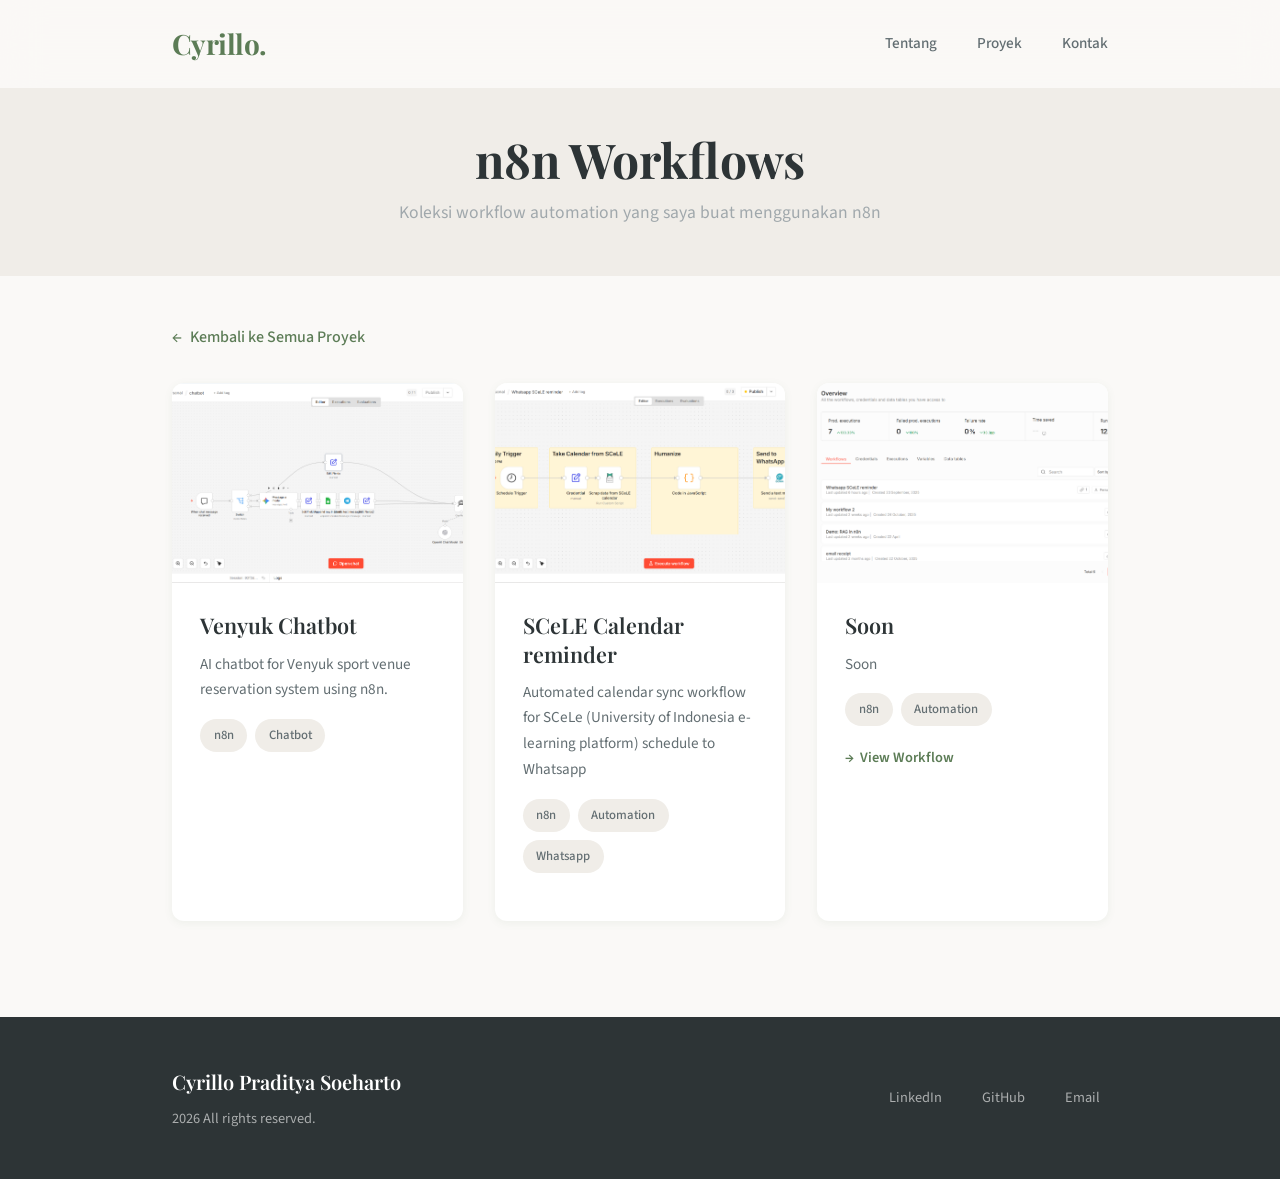
==== n8n_workflows.html @ 40a9d0e1 "initialize (moving from anothier github)" ====
<!DOCTYPE html>
<html lang="id">
<head>
    <meta charset="UTF-8">
    <meta name="viewport" content="width=device-width, initial-scale=1.0">
    <title>n8n Workflows | Cyrillo Praditya Soeharto</title>
    <link rel="stylesheet" href="style.css">
    <link rel="preconnect" href="https://fonts.googleapis.com">
    <link rel="preconnect" href="https://fonts.gstatic.com" crossorigin>
    <link href="https://fonts.googleapis.com/css2?family=Playfair+Display:wght@400;500;600;700&family=Source+Sans+3:wght@300;400;500;600;700&display=swap" rel="stylesheet">
    <style>
        .page-header {
            padding: 8rem 0 3rem;
            background: var(--bg-secondary);
            text-align: center;
        }
        .page-title {
            font-family: var(--font-heading);
            font-size: 3rem;
            font-weight: 700;
            margin-bottom: 0.5rem;
        }
        .page-subtitle {
            font-size: 1.1rem;
            color: var(--text-muted);
        }
        #projects {
            background: var(--bg-color);
            padding-top: 3rem;
        }
        .back-link {
            display: inline-flex;
            align-items: center;
            gap: 0.5rem;
            color: var(--primary-color);
            font-weight: 500;
            margin-bottom: 2rem;
            transition: var(--transition);
        }
        .back-link:hover {
            color: var(--primary-dark);
        }
        .back-link::before {
            content: '←';
        }
    </style>
</head>
<body>
    <!-- Navigation -->
    <nav class="navbar" id="navbar">
        <div class="nav-container">
            <a href="#" class="nav-logo">Cyrillo.</a>
            <ul class="nav-links" id="navLinks">
                <li><a href="index.html#about">Tentang</a></li>
                <li><a href="index.html#projects">Proyek</a></li>
                <li><a href="index.html#contact">Kontak</a></li>
            </ul>
            <button class="nav-toggle" id="navToggle">
                <span></span>
                <span></span>
                <span></span>
            </button>
        </div>
    </nav>

    <!-- Page Header -->
    <section class="page-header">
        <div class="container">
            <h1 class="page-title">n8n Workflows</h1>
            <p class="page-subtitle">Koleksi workflow automation yang saya buat menggunakan n8n</p>
        </div>
    </section>

    <!-- All Projects Section -->
    <section id="projects" class="section">
        <div class="container">
            <a href="projects.html" class="back-link">Kembali ke Semua Proyek</a>
            <div class="projects-grid">
                <!-- Workflow 1 -->
                <article class="project-card fade-in">
                    <div class="project-image">
                        <img src="assets/n8n-Chatbot-Venue.png" alt="Venyuk Chatbot" class="project-img">
                    </div>
                    <div class="project-content">
                        <h3 class="project-title">Venyuk Chatbot</h3>
                        <p class="project-description">AI chatbot for Venyuk sport venue reservation system using n8n.</p>
                        <div class="project-tags">
                            <span class="tag">n8n</span>
                            <span class="tag">Chatbot</span>
                        </div>
                        <div class="project-links">
                        </div>
                    </div>
                </article>

                <!-- Workflow 2 -->
                <article class="project-card fade-in">
                    <div class="project-image">
                        <img src="assets/n8n-SCeLE-Calendar.png" alt="SCeLE Calendar" class="project-img">
                    </div>
                    <div class="project-content">
                        <h3 class="project-title">SCeLE Calendar reminder</h3>
                        <p class="project-description">Automated calendar sync workflow for SCeLe (University of Indonesia e-learning platform) schedule to Whatsapp</p>
                        <div class="project-tags">
                            <span class="tag">n8n</span>
                            <span class="tag">Automation</span>
                            <span class="tag">Whatsapp</span>
                        </div>
                        <div class="project-links">
                        </div>
                    </div>
                </article>

                <!-- Workflow 3 -->
                <article class="project-card fade-in">
                    <div class="project-image">
                        <img src="assets/n8n.png" alt="Workflow 3" class="project-img">
                    </div>
                    <div class="project-content">
                        <h3 class="project-title">Soon</h3>
                        <p class="project-description">Soon</p>
                        <div class="project-tags">
                            <span class="tag">n8n</span>
                            <span class="tag">Automation</span>
                        </div>
                        <div class="project-links">
                            <a href="#" class="project-link" target="_blank">View Workflow</a>
                        </div>
                    </div>
                </article>
            </div>
        </div>
    </section>

    <!-- Footer -->
    <footer class="footer">
        <div class="footer-container">
            <div class="footer-left">
                <span class="footer-name">Cyrillo Praditya Soeharto</span>
                <span class="footer-text">All rights reserved.</span>
            </div>
            <div class="footer-links">
                <a href="https://linkedin.com/in/[username]" target="_blank">LinkedIn</a>
                <a href="https://github.com/[username]" target="_blank">GitHub</a>
                <a href="mailto:[email@anda.com]">Email</a>
            </div>
        </div>
    </footer>

    <script src="script.js"></script>
</body>
</html>
---- style.css ----
/* CSS Variables */
:root {
    /* Elegant Nature Palette */
    --primary-color: #5c7c56;
    --primary-dark: #4a6345;
    --primary-light: #8fa885;
    --accent-color: #c9a86c;
    --accent-light: #e8d5b5;

    --bg-color: #faf9f7;
    --bg-secondary: #f0ede8;
    --bg-card: #ffffff;

    --text-primary: #2d3436;
    --text-secondary: #636e72;
    --text-muted: #a0a8ac;

    --border-color: #e0ddd8;
    --border-light: #f0ede8;

    --shadow-sm: 0 2px 8px rgba(92, 124, 86, 0.08);
    --shadow-md: 0 4px 16px rgba(92, 124, 86, 0.12);
    --shadow-lg: 0 8px 32px rgba(92, 124, 86, 0.15);

    --transition: all 0.4s cubic-bezier(0.4, 0, 0.2, 1);

    --container-width: 1000px;
    --radius: 12px;
    --radius-sm: 8px;

    --font-heading: 'Playfair Display', Georgia, serif;
    --font-body: 'Source Sans 3', -apple-system, sans-serif;
}

/* Reset & Base */
*, *::before, *::after {
    box-sizing: border-box;
    margin: 0;
    padding: 0;
}

html {
    scroll-behavior: smooth;
}

body {
    font-family: var(--font-body);
    line-height: 1.7;
    color: var(--text-primary);
    background-color: var(--bg-color);
    -webkit-font-smoothing: antialiased;
}

a {
    text-decoration: none;
    color: inherit;
}

ul {
    list-style: none;
}

img {
    max-width: 100%;
    height: auto;
}

/* Typography */
h1, h2, h3, h4, h5, h6 {
    font-family: var(--font-heading);
    font-weight: 600;
    line-height: 1.3;
    color: var(--text-primary);
}

/* Container */
.container {
    width: 100%;
    max-width: var(--container-width);
    margin: 0 auto;
    padding: 0 2rem;
}

/* =============================================
   NAVIGATION
   ============================================= */

.navbar {
    position: fixed;
    top: 0;
    left: 0;
    right: 0;
    background: rgba(250, 249, 247, 0.95);
    backdrop-filter: blur(20px);
    z-index: 1000;
    border-bottom: 1px solid var(--border-light);
    transition: var(--transition);
}

.navbar.scrolled {
    box-shadow: var(--shadow-sm);
}

.nav-container {
    display: flex;
    justify-content: space-between;
    align-items: center;
    max-width: var(--container-width);
    margin: 0 auto;
    padding: 1.25rem 2rem;
}

.nav-logo {
    font-family: var(--font-heading);
    font-size: 1.75rem;
    font-weight: 700;
    color: var(--primary-color);
    letter-spacing: -0.02em;
}

.nav-links {
    display: flex;
    align-items: center;
    gap: 2.5rem;
}

.nav-links a {
    font-size: 0.95rem;
    font-weight: 500;
    color: var(--text-secondary);
    transition: var(--transition);
    position: relative;
}

.nav-links a::after {
    content: '';
    position: absolute;
    bottom: -4px;
    left: 0;
    width: 0;
    height: 2px;
    background: var(--primary-color);
    transition: var(--transition);
}

.nav-links a:hover {
    color: var(--primary-color);
}

.nav-links a:hover::after {
    width: 100%;
}

.nav-toggle {
    display: none;
    flex-direction: column;
    gap: 6px;
    background: none;
    border: none;
    cursor: pointer;
    padding: 5px;
}

.nav-toggle span {
    width: 24px;
    height: 2px;
    background: var(--text-primary);
    transition: var(--transition);
    border-radius: 2px;
}

/* =============================================
   HERO SECTION
   ============================================= */

.hero {
    min-height: 100vh;
    display: flex;
    align-items: center;
    padding: 8rem 0 4rem;
    background: linear-gradient(180deg, var(--bg-secondary) 0%, var(--bg-color) 100%);
    position: relative;
    overflow: hidden;
}

.hero::before {
    content: '';
    position: absolute;
    top: -50%;
    right: -20%;
    width: 600px;
    height: 600px;
    background: radial-gradient(circle, rgba(92, 124, 86, 0.08) 0%, transparent 70%);
    border-radius: 50%;
}

.hero-container {
    display: grid;
    grid-template-columns: 1fr 1fr;
    gap: 4rem;
    align-items: center;
    max-width: var(--container-width);
    margin: 0 auto;
    padding: 0 2rem;
}

.hero-content {
    max-width: 540px;
    position: relative;
    z-index: 1;
}

.hero-label {
    display: inline-block;
    font-size: 0.85rem;
    font-weight: 600;
    text-transform: uppercase;
    letter-spacing: 0.15em;
    color: var(--primary-color);
    margin-bottom: 1rem;
    padding: 0.5rem 1rem;
    background: rgba(92, 124, 86, 0.1);
    border-radius: 50px;
}

.hero-name {
    font-family: var(--font-heading);
    font-size: 4rem;
    font-weight: 700;
    line-height: 1.15;
    color: var(--text-primary);
    margin-bottom: 0.5rem;
    letter-spacing: -0.02em;
}

.hero-role {
    font-size: 1.35rem;
    color: var(--text-secondary);
    font-weight: 400;
    margin-bottom: 1.5rem;
}

.hero-description {
    font-size: 1.05rem;
    color: var(--text-muted);
    margin-bottom: 2rem;
    line-height: 1.8;
}

.hero-cta {
    display: flex;
    gap: 1rem;
}

.hero-visual {
    display: flex;
    justify-content: center;
    align-items: center;
    position: relative;
}

.hero-shape {
    width: 420px;
    height: 420px;
    position: relative;
}

.hero-shape::before {
    content: '';
    position: absolute;
    top: 50%;
    left: 50%;
    transform: translate(-50%, -50%);
    width: 100%;
    height: 100%;
    background: linear-gradient(135deg, var(--primary-light) 0%, var(--primary-color) 100%);
    border-radius: 30% 70% 70% 30% / 30% 30% 70% 70%;
    opacity: 0.15;
    animation: morphShape 8s ease-in-out infinite;
}

.hero-shape::after {
    content: '';
    position: absolute;
    top: 50%;
    left: 50%;
    transform: translate(-50%, -50%);
    width: 70%;
    height: 70%;
    border: 2px solid var(--primary-color);
    border-radius: 30% 70% 70% 30% / 30% 30% 70% 70%;
    opacity: 0.3;
    animation: morphShape 8s ease-in-out infinite reverse;
}

@keyframes morphShape {
    0%, 100% { border-radius: 30% 70% 70% 30% / 30% 30% 70% 70%; }
    50% { border-radius: 70% 30% 30% 70% / 70% 70% 30% 30%; }
}

/* Buttons */
.btn {
    display: inline-flex;
    align-items: center;
    justify-content: center;
    padding: 1rem 1.75rem;
    border-radius: var(--radius-sm);
    font-size: 0.95rem;
    font-weight: 600;
    transition: var(--transition);
    cursor: pointer;
    border: none;
}

.btn-primary {
    background: var(--primary-color);
    color: white;
}

.btn-primary:hover {
    background: var(--primary-dark);
    transform: translateY(-3px);
    box-shadow: var(--shadow-md);
}

.btn-secondary {
    background: transparent;
    color: var(--primary-color);
    border: 2px solid var(--primary-color);
}

.btn-secondary:hover {
    background: var(--primary-color);
    color: white;
    transform: translateY(-3px);
}

/* =============================================
   SECTIONS COMMON
   ============================================= */

.section {
    padding: 6rem 0;
}

.section-header {
    text-align: center;
    margin-bottom: 3.5rem;
}

.section-title {
    font-family: var(--font-heading);
    font-size: 2.5rem;
    font-weight: 700;
    margin-bottom: 0.75rem;
    position: relative;
    display: inline-block;
}

.section-title::after {
    content: '';
    position: absolute;
    bottom: -8px;
    left: 50%;
    transform: translateX(-50%);
    width: 40px;
    height: 3px;
    background: var(--accent-color);
    border-radius: 2px;
}

.section-subtitle {
    font-size: 1.05rem;
    color: var(--text-muted);
    max-width: 500px;
    margin: 0 auto;
}

/* =============================================
   ABOUT SECTION
   ============================================= */

#about {
    background: var(--bg-color);
}

.about-content {
    display: grid;
    grid-template-columns: 1.2fr 1fr;
    gap: 4rem;
    align-items: center;
}

.about-text p {
    font-size: 1.05rem;
    color: var(--text-secondary);
    margin-bottom: 1.25rem;
    line-height: 1.85;
}

.about-stats {
    display: flex;
    gap: 2.5rem;
    margin-top: 2rem;
    padding-top: 2rem;
    border-top: 1px solid var(--border-light);
}

.stat-item {
    text-align: center;
}

.stat-number {
    font-family: var(--font-heading);
    font-size: 2.25rem;
    font-weight: 700;
    color: var(--primary-color);
    display: block;
}

.stat-label {
    font-size: 0.85rem;
    color: var(--text-muted);
}

.about-image {
    position: relative;
}

.image-frame {
    width: 100%;
    aspect-ratio: 4/5;
    background: var(--bg-secondary);
    border-radius: var(--radius);
    overflow: hidden;
    position: relative;
}

.image-frame::before {
    content: '';
    position: absolute;
    top: -15px;
    left: -15px;
    right: 15px;
    bottom: 15px;
    border: 2px solid var(--primary-color);
    border-radius: var(--radius);
    opacity: 0.3;
}

.image-placeholder {
    width: 100%;
    height: 100%;
    display: flex;
    align-items: center;
    justify-content: center;
    color: var(--text-muted);
    font-size: 0.9rem;
    background: linear-gradient(135deg, var(--bg-secondary) 0%, var(--border-light) 100%);
}

/* =============================================
   PROJECTS SECTION
   ============================================= */

#projects {
    background: var(--bg-secondary);
}

.projects-grid {
    display: grid;
    grid-template-columns: repeat(3, 1fr);
    gap: 2rem;
}

.projects-grid .project-card:nth-child(n+4) {
    display: none;
}

.projects-cta {
    text-align: center;
    margin-top: 2.5rem;
}

.project-card {
    background: var(--bg-card);
    border-radius: var(--radius);
    overflow: hidden;
    box-shadow: var(--shadow-sm);
    transition: var(--transition);
}

.project-card:hover {
    transform: translateY(-8px);
    box-shadow: var(--shadow-lg);
}

.project-image {
    width: 100%;
    height: 200px;
    background: var(--bg-secondary);
    overflow: hidden;
}

.project-image img {
    width: 100%;
    height: 100%;
    object-fit: cover;
}

.project-image .image-placeholder {
    background: linear-gradient(135deg, var(--primary-light) 0%, var(--primary-color) 100%);
    color: white;
    font-size: 1rem;
    font-weight: 600;
}

.project-content {
    padding: 1.75rem;
}

.project-title {
    font-family: var(--font-heading);
    font-size: 1.35rem;
    font-weight: 600;
    margin-bottom: 0.75rem;
    color: var(--text-primary);
}

.project-description {
    font-size: 0.95rem;
    color: var(--text-secondary);
    margin-bottom: 1rem;
    line-height: 1.7;
}

.project-tags {
    display: flex;
    flex-wrap: wrap;
    gap: 0.5rem;
    margin-bottom: 1.25rem;
}

.tag {
    font-size: 0.8rem;
    font-weight: 500;
    padding: 0.35rem 0.85rem;
    background: var(--bg-secondary);
    border-radius: 50px;
    color: var(--text-secondary);
    transition: var(--transition);
}

.tag:hover {
    background: var(--primary-color);
    color: white;
}

.project-links {
    display: flex;
    gap: 1rem;
}

.project-link {
    font-size: 0.9rem;
    font-weight: 600;
    color: var(--primary-color);
    transition: var(--transition);
    display: inline-flex;
    align-items: center;
    gap: 0.35rem;
}

.project-link:hover {
    color: var(--primary-dark);
}

.project-link::before {
    content: '→';
    transition: var(--transition);
}

.project-link:hover::before {
    transform: translateX(4px);
}

/* =============================================
   SKILLS SECTION
   ============================================= */

#skills {
    background: var(--bg-color);
}

.skills-grid {
    display: grid;
    grid-template-columns: repeat(3, 1fr);
    gap: 2rem;
}

.skill-category {
    background: var(--bg-card);
    padding: 2rem;
    border-radius: var(--radius);
    border: 1px solid var(--border-light);
    transition: var(--transition);
}

.skill-category:hover {
    border-color: var(--primary-light);
    box-shadow: var(--shadow-md);
}

.skill-category-title {
    font-family: var(--font-heading);
    font-size: 1.15rem;
    font-weight: 600;
    margin-bottom: 1.5rem;
    color: var(--text-primary);
    padding-bottom: 0.75rem;
    border-bottom: 2px solid var(--accent-light);
}

.skill-item {
    margin-bottom: 1.25rem;
}

.skill-item:last-child {
    margin-bottom: 0;
}

.skill-name {
    font-size: 0.9rem;
    font-weight: 500;
    display: flex;
    justify-content: space-between;
    margin-bottom: 0.5rem;
    color: var(--text-secondary);
}

.skill-name span {
    font-size: 0.8rem;
    color: var(--text-muted);
}

.skill-bar {
    width: 100%;
    height: 6px;
    background: var(--bg-secondary);
    border-radius: 3px;
    overflow: hidden;
}

.skill-progress {
    height: 100%;
    background: linear-gradient(90deg, var(--primary-color) 0%, var(--primary-light) 100%);
    border-radius: 3px;
    transition: width 1s ease;
}

.tools-grid {
    display: flex;
    flex-wrap: wrap;
    gap: 0.75rem;
}

.tool-tag {
    font-size: 0.85rem;
    padding: 0.5rem 1rem;
    background: var(--bg-secondary);
    border-radius: var(--radius-sm);
    color: var(--text-secondary);
    transition: var(--transition);
}

.tool-tag:hover {
    background: var(--primary-color);
    color: white;
}

/* =============================================
   CONTACT SECTION
   ============================================= */

#contact {
    background: var(--bg-color);
    border-top: 1px solid var(--border-light);
}

.contact-wrapper {
    display: grid;
    grid-template-columns: repeat(3, 1fr);
    gap: 2rem;
    max-width: 1000px;
    margin: 0 auto;
}

.contact-col {
    display: flex;
    flex-direction: column;
    gap: 1rem;
}

.contact-info {
    display: flex;
    flex-direction: column;
    gap: 1.5rem;
}

.contact-item {
    display: flex;
    align-items: center;
    gap: 1rem;
    padding: 1.25rem;
    background: var(--bg-card);
    border-radius: var(--radius-sm);
    border: 1px solid var(--border-light);
    transition: var(--transition);
}

.contact-item:hover {
    border-color: var(--primary-light);
    transform: translateX(8px);
}

.contact-icon {
    width: 48px;
    height: 48px;
    display: flex;
    align-items: center;
    justify-content: center;
    background: linear-gradient(135deg, var(--primary-color) 0%, var(--primary-light) 100%);
    color: white;
    border-radius: var(--radius-sm);
    font-size: 1.25rem;
    font-weight: 700;
}

.contact-text h4 {
    font-family: var(--font-body);
    font-size: 0.8rem;
    font-weight: 600;
    text-transform: uppercase;
    letter-spacing: 0.1em;
    color: var(--text-muted);
    margin-bottom: 0.25rem;
}

.contact-text p {
    font-weight: 500;
    color: var(--text-primary);
}

.contact-form {
    background: var(--bg-card);
    padding: 2.5rem;
    border-radius: var(--radius);
    border: 1px solid var(--border-light);
}

.form-group {
    margin-bottom: 1.5rem;
}

.form-group label {
    display: block;
    font-size: 0.9rem;
    font-weight: 600;
    margin-bottom: 0.5rem;
    color: var(--text-primary);
}

.form-group input,
.form-group textarea {
    width: 100%;
    padding: 0.875rem 1rem;
    border: 1px solid var(--border-color);
    border-radius: var(--radius-sm);
    font-size: 1rem;
    font-family: var(--font-body);
    transition: var(--transition);
    background: var(--bg-color);
}

.form-group input:focus,
.form-group textarea:focus {
    outline: none;
    border-color: var(--primary-color);
    box-shadow: 0 0 0 3px rgba(92, 124, 86, 0.15);
}

.form-group textarea {
    resize: vertical;
    min-height: 120px;
}

.contact-form .btn {
    width: 100%;
}

/* =============================================
   FOOTER
   ============================================= */

.footer {
    background: var(--text-primary);
    color: white;
    padding: 3rem 0;
}

.footer-container {
    max-width: var(--container-width);
    margin: 0 auto;
    padding: 0 2rem;
    display: flex;
    justify-content: space-between;
    align-items: center;
}

.footer-left {
    display: flex;
    flex-direction: column;
    gap: 0.5rem;
}

.footer-name {
    font-family: var(--font-heading);
    font-size: 1.25rem;
    font-weight: 600;
}

.footer-text {
    font-size: 0.9rem;
    color: rgba(255, 255, 255, 0.6);
}

.footer-links {
    display: flex;
    gap: 1.5rem;
}

.footer-links a {
    font-size: 0.9rem;
    color: rgba(255, 255, 255, 0.6);
    transition: var(--transition);
    padding: 0.5rem;
}

.footer-links a:hover {
    color: white;
}

/* =============================================
   RESPONSIVE
   ============================================= */

@media (max-width: 900px) {
    .skills-grid {
        grid-template-columns: repeat(2, 1fr);
    }
}

@media (max-width: 768px) {
    .nav-links {
        display: none;
        position: absolute;
        top: 100%;
        left: 0;
        right: 0;
        background: var(--bg-color);
        flex-direction: column;
        padding: 1.5rem 2rem;
        gap: 1rem;
        border-bottom: 1px solid var(--border-light);
        box-shadow: var(--shadow-md);
    }

    .nav-links.active {
        display: flex;
    }

    .nav-toggle {
        display: flex;
    }

    .hero-container {
        grid-template-columns: 1fr;
        text-align: center;
        gap: 3rem;
    }

    .hero-content {
        max-width: 100%;
    }

    .hero-name {
        font-size: 2.75rem;
    }

    .hero-cta {
        justify-content: center;
    }

    .hero-visual {
        display: none;
    }

    .about-content {
        grid-template-columns: 1fr;
    }

    .about-stats {
        justify-content: center;
    }

    .about-image {
        order: -1;
        max-width: 300px;
        margin: 0 auto;
    }

    .projects-grid {
        grid-template-columns: 1fr;
    }

    .projects-grid .project-card:nth-child(n+4) {
        display: none;
    }

    .skills-grid {
        grid-template-columns: 1fr;
    }

    .contact-wrapper {
        grid-template-columns: 1fr;
    }

    .footer-container {
        flex-direction: column;
        gap: 1.5rem;
        text-align: center;
    }
}

/* =============================================
   ANIMATIONS
   ============================================= */

.fade-in {
    opacity: 0;
    transform: translateY(30px);
    transition: opacity 0.6s ease, transform 0.6s ease;
}

.fade-in.visible {
    opacity: 1;
    transform: translateY(0);
}

/* Stagger delays */
.project-card:nth-child(1) { transition-delay: 0s; }
.project-card:nth-child(2) { transition-delay: 0.1s; }
.project-card:nth-child(3) { transition-delay: 0.2s; }

.skill-category:nth-child(1) { transition-delay: 0s; }
.skill-category:nth-child(2) { transition-delay: 0.1s; }
.skill-category:nth-child(3) { transition-delay: 0.2s; }
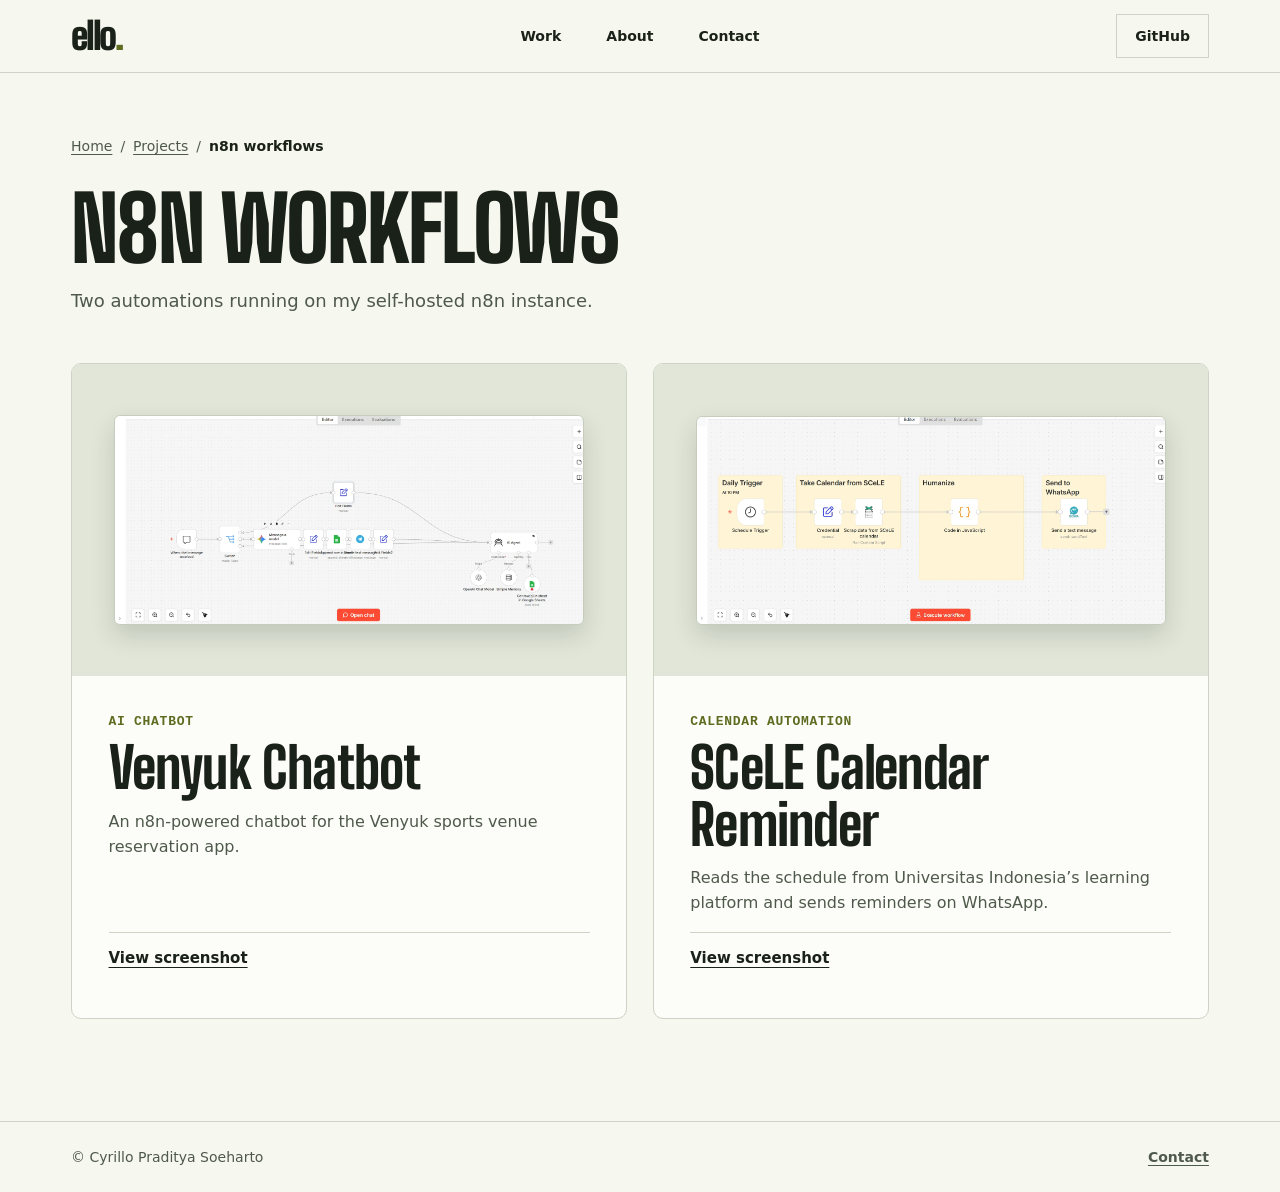
==== commit b2017a1c: "rework website and remove some project" ====
--- a/n8n_workflows.html
+++ b/n8n_workflows.html
@@ -1,152 +1,84 @@
-<!DOCTYPE html>
-<html lang="id">
+<!doctype html>
+<html lang="en">
 <head>
-    <meta charset="UTF-8">
-    <meta name="viewport" content="width=device-width, initial-scale=1.0">
-    <title>n8n Workflows | Cyrillo Praditya Soeharto</title>
+    <meta charset="utf-8">
+    <meta name="viewport" content="width=device-width, initial-scale=1">
+    <meta name="description" content="See the n8n workflows behind Venyuk's chatbot and SCeLE calendar reminders.">
+    <meta name="theme-color" content="#f6f7ef">
+    <title>n8n Workflows — Cyrillo Praditya Soeharto</title>
+    <link rel="icon" href="assets/ello.svg" type="image/svg+xml">
+    <link rel="preload" href="assets/big-shoulders-display.woff" as="font" type="font/woff" crossorigin>
     <link rel="stylesheet" href="style.css">
-    <link rel="preconnect" href="https://fonts.googleapis.com">
-    <link rel="preconnect" href="https://fonts.gstatic.com" crossorigin>
-    <link href="https://fonts.googleapis.com/css2?family=Playfair+Display:wght@400;500;600;700&family=Source+Sans+3:wght@300;400;500;600;700&display=swap" rel="stylesheet">
-    <style>
-        .page-header {
-            padding: 8rem 0 3rem;
-            background: var(--bg-secondary);
-            text-align: center;
-        }
-        .page-title {
-            font-family: var(--font-heading);
-            font-size: 3rem;
-            font-weight: 700;
-            margin-bottom: 0.5rem;
-        }
-        .page-subtitle {
-            font-size: 1.1rem;
-            color: var(--text-muted);
-        }
-        #projects {
-            background: var(--bg-color);
-            padding-top: 3rem;
-        }
-        .back-link {
-            display: inline-flex;
-            align-items: center;
-            gap: 0.5rem;
-            color: var(--primary-color);
-            font-weight: 500;
-            margin-bottom: 2rem;
-            transition: var(--transition);
-        }
-        .back-link:hover {
-            color: var(--primary-dark);
-        }
-        .back-link::before {
-            content: '←';
-        }
-    </style>
 </head>
-<body>
-    <!-- Navigation -->
-    <nav class="navbar" id="navbar">
-        <div class="nav-container">
-            <a href="#" class="nav-logo">Cyrillo.</a>
-            <ul class="nav-links" id="navLinks">
-                <li><a href="index.html#about">Tentang</a></li>
-                <li><a href="index.html#projects">Proyek</a></li>
-                <li><a href="index.html#contact">Kontak</a></li>
-            </ul>
-            <button class="nav-toggle" id="navToggle">
-                <span></span>
-                <span></span>
-                <span></span>
-            </button>
+<body id="top">
+    <a class="skip-link" href="#main">Skip to content</a>
+    <header class="site-header">
+        <div class="container header-inner">
+            <a class="wordmark" href="index.html" aria-label="Ello, home">ello<span>.</span></a>
+            <nav class="main-nav" aria-label="Main navigation">
+                <a href="projects.html">Work</a>
+                <a href="index.html#about">About</a>
+                <a href="index.html#contact">Contact</a>
+            </nav>
+            <a class="header-link" href="https://github.com/crylllo" target="_blank" rel="noopener">GitHub</a>
         </div>
-    </nav>
+    </header>
 
-    <!-- Page Header -->
-    <section class="page-header">
+    <main id="main" class="archive" tabindex="-1">
         <div class="container">
-            <h1 class="page-title">n8n Workflows</h1>
-            <p class="page-subtitle">Koleksi workflow automation yang saya buat menggunakan n8n</p>
-        </div>
-    </section>
+            <div class="archive-heading">
+                <nav class="breadcrumbs" aria-label="Breadcrumb">
+                    <ol>
+                        <li><a href="index.html">Home</a></li>
+                        <li><a href="projects.html#n8n">Projects</a></li>
+                        <li><span aria-current="page">n8n workflows</span></li>
+                    </ol>
+                </nav>
+                <h1 class="display-title">n8n workflows</h1>
+                <p>Two automations running on my self-hosted n8n instance.</p>
+            </div>
 
-    <!-- All Projects Section -->
-    <section id="projects" class="section">
-        <div class="container">
-            <a href="projects.html" class="back-link">Kembali ke Semua Proyek</a>
-            <div class="projects-grid">
-                <!-- Workflow 1 -->
-                <article class="project-card fade-in">
-                    <div class="project-image">
-                        <img src="assets/n8n-Chatbot-Venue.png" alt="Venyuk Chatbot" class="project-img">
+            <div class="work-grid archive-grid workflows-grid">
+                <article class="work-card">
+                    <div class="cover cover--workflow">
+                        <div class="cover-art">
+                            <img src="assets/workflow-venyuk.webp" width="1682" height="749" alt="The node graph for Venyuk's AI chatbot" decoding="async">
+                        </div>
                     </div>
-                    <div class="project-content">
-                        <h3 class="project-title">Venyuk Chatbot</h3>
-                        <p class="project-description">AI chatbot for Venyuk sport venue reservation system using n8n.</p>
-                        <div class="project-tags">
-                            <span class="tag">n8n</span>
-                            <span class="tag">Chatbot</span>
-                        </div>
-                        <div class="project-links">
+                    <div class="work-card-body">
+                        <p class="kicker">AI chatbot</p>
+                        <h2>Venyuk Chatbot</h2>
+                        <p>An n8n-powered chatbot for the Venyuk sports venue reservation app.</p>
+                        <div class="work-links">
+                            <a href="assets/workflow-venyuk.webp" aria-label="View Venyuk Chatbot workflow screenshot">View screenshot</a>
                         </div>
                     </div>
                 </article>
 
-                <!-- Workflow 2 -->
-                <article class="project-card fade-in">
-                    <div class="project-image">
-                        <img src="assets/n8n-SCeLE-Calendar.png" alt="SCeLE Calendar" class="project-img">
-                    </div>
-                    <div class="project-content">
-                        <h3 class="project-title">SCeLE Calendar reminder</h3>
-                        <p class="project-description">Automated calendar sync workflow for SCeLe (University of Indonesia e-learning platform) schedule to Whatsapp</p>
-                        <div class="project-tags">
-                            <span class="tag">n8n</span>
-                            <span class="tag">Automation</span>
-                            <span class="tag">Whatsapp</span>
-                        </div>
-                        <div class="project-links">
+                <article class="work-card">
+                    <div class="cover cover--workflow">
+                        <div class="cover-art">
+                            <img src="assets/workflow-scele.webp" width="1683" height="746" alt="An n8n graph with steps for taking the SCeLE calendar and sending a WhatsApp reminder" decoding="async">
                         </div>
                     </div>
-                </article>
-
-                <!-- Workflow 3 -->
-                <article class="project-card fade-in">
-                    <div class="project-image">
-                        <img src="assets/n8n.png" alt="Workflow 3" class="project-img">
-                    </div>
-                    <div class="project-content">
-                        <h3 class="project-title">Soon</h3>
-                        <p class="project-description">Soon</p>
-                        <div class="project-tags">
-                            <span class="tag">n8n</span>
-                            <span class="tag">Automation</span>
-                        </div>
-                        <div class="project-links">
-                            <a href="#" class="project-link" target="_blank">View Workflow</a>
+                    <div class="work-card-body">
+                        <p class="kicker">Calendar automation</p>
+                        <h2>SCeLE Calendar Reminder</h2>
+                        <p>Reads the schedule from Universitas Indonesia’s learning platform and sends reminders on WhatsApp.</p>
+                        <div class="work-links">
+                            <a href="assets/workflow-scele.webp" aria-label="View SCeLE Calendar Reminder workflow screenshot">View screenshot</a>
                         </div>
                     </div>
                 </article>
             </div>
         </div>
-    </section>
+    </main>
 
-    <!-- Footer -->
-    <footer class="footer">
-        <div class="footer-container">
-            <div class="footer-left">
-                <span class="footer-name">Cyrillo Praditya Soeharto</span>
-                <span class="footer-text">All rights reserved.</span>
-            </div>
-            <div class="footer-links">
-                <a href="https://linkedin.com/in/[username]" target="_blank">LinkedIn</a>
-                <a href="https://github.com/[username]" target="_blank">GitHub</a>
-                <a href="mailto:[email@anda.com]">Email</a>
-            </div>
+    <footer class="site-footer">
+        <div class="container footer-inner">
+            <p>© Cyrillo Praditya Soeharto</p>
+            <a href="index.html#contact">Contact</a>
         </div>
     </footer>
-
-    <script src="script.js"></script>
 </body>
-</html>+</html>
--- a/style.css
+++ b/style.css
@@ -1,967 +1,892 @@
-/* CSS Variables */
+@font-face {
+    font-family: "Big Shoulders Display";
+    src: url("assets/big-shoulders-display.woff") format("woff");
+    font-style: normal;
+    font-weight: 100 900;
+    font-display: swap;
+}
+
 :root {
-    /* Elegant Nature Palette */
-    --primary-color: #5c7c56;
-    --primary-dark: #4a6345;
-    --primary-light: #8fa885;
-    --accent-color: #c9a86c;
-    --accent-light: #e8d5b5;
-
-    --bg-color: #faf9f7;
-    --bg-secondary: #f0ede8;
-    --bg-card: #ffffff;
-
-    --text-primary: #2d3436;
-    --text-secondary: #636e72;
-    --text-muted: #a0a8ac;
-
-    --border-color: #e0ddd8;
-    --border-light: #f0ede8;
-
-    --shadow-sm: 0 2px 8px rgba(92, 124, 86, 0.08);
-    --shadow-md: 0 4px 16px rgba(92, 124, 86, 0.12);
-    --shadow-lg: 0 8px 32px rgba(92, 124, 86, 0.15);
-
-    --transition: all 0.4s cubic-bezier(0.4, 0, 0.2, 1);
-
-    --container-width: 1000px;
-    --radius: 12px;
-    --radius-sm: 8px;
-
-    --font-heading: 'Playfair Display', Georgia, serif;
-    --font-body: 'Source Sans 3', -apple-system, sans-serif;
-}
-
-/* Reset & Base */
-*, *::before, *::after {
+    color-scheme: light;
+    --paper: #f6f7ef;
+    --surface: #fcfdf8;
+    --ink: #1a2118;
+    --muted: #4f594b;
+    --line: #cdd3c5;
+    --accent: #e5f36a;
+    --accent-hover: #d7e653;
+    --accent-ink: #5d6c20;
+    --night: #171e17;
+    --night-surface: #212b21;
+    --night-ink: #f1f4e8;
+    --night-muted: #c3cdbf;
+    --night-line: #536151;
+    --display: "Big Shoulders Display", "Arial Narrow", sans-serif;
+    --mono: ui-monospace, "SFMono-Regular", Consolas, monospace;
+    --gutter: clamp(1rem, 5.55vw, 5.75rem);
+    --nav-height: 4.25rem;
+    --showcase-radius: 0.625rem;
+    --ease: cubic-bezier(0.22, 1, 0.36, 1);
+}
+
+*,
+*::before,
+*::after {
     box-sizing: border-box;
+}
+
+html {
+    scroll-padding-top: calc(var(--nav-height) + 1rem);
+}
+
+body {
     margin: 0;
-    padding: 0;
-}
-
-html {
-    scroll-behavior: smooth;
-}
-
-body {
-    font-family: var(--font-body);
-    line-height: 1.7;
-    color: var(--text-primary);
-    background-color: var(--bg-color);
-    -webkit-font-smoothing: antialiased;
+    background: var(--paper);
+    color: var(--ink);
+    font-family: system-ui, -apple-system, "Segoe UI", sans-serif;
+    line-height: 1.6;
+}
+
+h1,
+h2,
+h3,
+p,
+ul,
+ol {
+    margin: 0;
 }
 
 a {
-    text-decoration: none;
     color: inherit;
-}
-
-ul {
-    list-style: none;
+    text-underline-offset: 0.24em;
+}
+
+a,
+button {
+    touch-action: manipulation;
+}
+
+button {
+    color: inherit;
+    font: inherit;
+    cursor: pointer;
 }
 
 img {
+    display: block;
     max-width: 100%;
     height: auto;
 }
 
-/* Typography */
-h1, h2, h3, h4, h5, h6 {
-    font-family: var(--font-heading);
-    font-weight: 600;
-    line-height: 1.3;
-    color: var(--text-primary);
-}
-
-/* Container */
+:focus-visible {
+    outline: 2px solid currentColor;
+    outline-offset: 4px;
+}
+
+[hidden] {
+    display: none !important;
+}
+
 .container {
-    width: 100%;
-    max-width: var(--container-width);
-    margin: 0 auto;
-    padding: 0 2rem;
-}
-
-/* =============================================
-   NAVIGATION
-   ============================================= */
-
-.navbar {
+    width: min(calc(100% - 2 * var(--gutter)), 80rem);
+    margin-inline: auto;
+}
+
+.skip-link {
     position: fixed;
+    top: 0.5rem;
+    left: var(--gutter);
+    z-index: 20;
+    padding: 0.7rem 1rem;
+    transform: translateY(-180%);
+    background: var(--accent);
+    color: var(--ink);
+    font-weight: 700;
+}
+
+.skip-link:focus {
+    transform: none;
+}
+
+.site-header {
+    position: sticky;
     top: 0;
-    left: 0;
-    right: 0;
-    background: rgba(250, 249, 247, 0.95);
-    backdrop-filter: blur(20px);
-    z-index: 1000;
-    border-bottom: 1px solid var(--border-light);
-    transition: var(--transition);
-}
-
-.navbar.scrolled {
-    box-shadow: var(--shadow-sm);
-}
-
-.nav-container {
-    display: flex;
+    z-index: 10;
+    border-bottom: 1px solid var(--line);
+    background: var(--paper);
+}
+
+.header-inner {
+    display: flex;
+    min-height: var(--nav-height);
+    align-items: center;
     justify-content: space-between;
-    align-items: center;
-    max-width: var(--container-width);
-    margin: 0 auto;
-    padding: 1.25rem 2rem;
-}
-
-.nav-logo {
-    font-family: var(--font-heading);
-    font-size: 1.75rem;
+    gap: 0.5rem;
+}
+
+.wordmark {
+    display: inline-flex;
+    min-width: 2.75rem;
+    min-height: 2.75rem;
+    align-items: center;
+    color: var(--ink);
+    font: 880 2.375rem/1 var(--display);
+    letter-spacing: -0.055em;
+    text-decoration: none;
+}
+
+.wordmark span,
+.hero-period {
+    color: var(--accent-ink);
+}
+
+.main-nav {
+    display: flex;
+    flex-wrap: wrap;
+    gap: clamp(0.1rem, 2.9vw, 2.6rem);
+}
+
+.main-nav a,
+.header-link {
+    display: inline-flex;
+    min-height: 2.75rem;
+    align-items: center;
+    justify-content: center;
+    font-size: 0.875rem;
+    font-weight: 650;
+    text-decoration: none;
+}
+
+.main-nav a {
+    min-width: 2.75rem;
+    padding-inline: 0.25rem;
+}
+
+.main-nav a:is(:hover, [aria-current="page"]) {
+    text-decoration: underline;
+}
+
+.header-link {
+    display: none;
+    border: 1px solid var(--line);
+    padding-inline: 1.125rem;
+}
+
+.header-link:hover {
+    border-color: var(--ink);
+    background: var(--surface);
+}
+
+.hero {
+    overflow: clip;
+}
+
+.hero-grid {
+    display: grid;
+    align-items: center;
+    gap: clamp(2.5rem, 5vw, 4.5rem);
+    padding-block: clamp(3rem, 7vw, 6.25rem) clamp(3.6rem, 7vw, 6.25rem);
+}
+
+.hero-copy {
+    min-width: 0;
+    container-type: inline-size;
+}
+
+.kicker {
+    font-family: var(--mono);
+    font-size: 0.8125rem;
+    font-weight: 650;
+    line-height: 1.45;
+    letter-spacing: 0.055em;
+    text-transform: uppercase;
+}
+
+.hero-kicker {
+    display: flex;
+    align-items: baseline;
+    gap: 0.65rem;
+    margin-bottom: clamp(1.25rem, 2.3vw, 2rem);
+    color: var(--muted);
+}
+
+.hero-kicker::before {
+    width: 0.625rem;
+    height: 0.625rem;
+    flex: 0 0 0.625rem;
+    border: 1px solid var(--accent-ink);
+    background: var(--accent);
+    content: "";
+}
+
+.hero-title,
+.display-title {
+    font-family: var(--display);
+    font-weight: 860;
+    line-height: 0.92;
+    letter-spacing: -0.024em;
+    text-transform: uppercase;
+}
+
+.hero-title {
+    font-size: clamp(2.55rem, 13.5vw, 6rem);
+}
+
+.name-line {
+    display: block;
+}
+
+.hero-intro {
+    max-width: 33rem;
+    margin-top: clamp(1.25rem, 2.3vw, 2rem);
+    color: var(--muted);
+    font-size: clamp(1.0625rem, 1.55vw, 1.3125rem);
+    line-height: 1.55;
+}
+
+.hero-actions {
+    display: flex;
+    flex-wrap: wrap;
+    gap: 0.625rem;
+    margin-top: 1.75rem;
+}
+
+.button {
+    display: inline-flex;
+    min-height: 3rem;
+    align-items: center;
+    justify-content: center;
+    padding: 0.65rem 1.1rem;
+    border: 1px solid currentColor;
+    color: inherit;
+    font-size: 0.9375rem;
     font-weight: 700;
-    color: var(--primary-color);
-    letter-spacing: -0.02em;
-}
-
-.nav-links {
-    display: flex;
-    align-items: center;
-    gap: 2.5rem;
-}
-
-.nav-links a {
-    font-size: 0.95rem;
-    font-weight: 500;
-    color: var(--text-secondary);
-    transition: var(--transition);
+    line-height: 1.25;
+    text-align: center;
+    text-decoration: none;
+    transition: background-color 180ms, color 180ms, border-color 180ms;
+}
+
+.button:hover {
+    background: var(--ink);
+    color: var(--surface);
+}
+
+.button--accent {
+    border-color: var(--ink);
+    background: var(--accent);
+    color: var(--ink);
+    box-shadow: 0 2px 0 var(--ink);
+}
+
+.button--accent:hover {
+    background: var(--accent-hover);
+    color: var(--ink);
+}
+
+.button--accent:active {
+    box-shadow: none;
+}
+
+.button--ink {
+    border-color: var(--ink);
+    background: var(--ink);
+    color: var(--surface);
+}
+
+.button--ink:hover {
+    background: var(--surface);
+    color: var(--ink);
+}
+
+.portrait {
     position: relative;
-}
-
-.nav-links a::after {
-    content: '';
+    isolation: isolate;
+    width: min(100%, 30rem);
+    padding: 0 0.85rem 0.85rem 0;
+    justify-self: center;
+}
+
+.portrait::before {
     position: absolute;
-    bottom: -4px;
-    left: 0;
-    width: 0;
-    height: 2px;
-    background: var(--primary-color);
-    transition: var(--transition);
-}
-
-.nav-links a:hover {
-    color: var(--primary-color);
-}
-
-.nav-links a:hover::after {
-    width: 100%;
-}
-
-.nav-toggle {
-    display: none;
-    flex-direction: column;
-    gap: 6px;
-    background: none;
-    border: none;
-    cursor: pointer;
-    padding: 5px;
-}
-
-.nav-toggle span {
-    width: 24px;
-    height: 2px;
-    background: var(--text-primary);
-    transition: var(--transition);
-    border-radius: 2px;
-}
-
-/* =============================================
-   HERO SECTION
-   ============================================= */
-
-.hero {
-    min-height: 100vh;
-    display: flex;
-    align-items: center;
-    padding: 8rem 0 4rem;
-    background: linear-gradient(180deg, var(--bg-secondary) 0%, var(--bg-color) 100%);
+    inset: 0.85rem 0 0 0.85rem;
+    z-index: -1;
+    border: 1px solid var(--ink);
+    background: var(--accent);
+    background-image: repeating-linear-gradient(135deg, transparent 0 6px, #26311d2b 6px 7px);
+    content: "";
+}
+
+.portrait-mat {
+    position: relative;
+    padding: clamp(0.5rem, 1.1vw, 0.875rem);
+    border: 1px solid var(--ink);
+    background: var(--surface);
+}
+
+.portrait-frame {
     position: relative;
     overflow: hidden;
-}
-
-.hero::before {
-    content: '';
-    position: absolute;
-    top: -50%;
-    right: -20%;
-    width: 600px;
-    height: 600px;
-    background: radial-gradient(circle, rgba(92, 124, 86, 0.08) 0%, transparent 70%);
-    border-radius: 50%;
-}
-
-.hero-container {
-    display: grid;
-    grid-template-columns: 1fr 1fr;
-    gap: 4rem;
-    align-items: center;
-    max-width: var(--container-width);
-    margin: 0 auto;
-    padding: 0 2rem;
-}
-
-.hero-content {
-    max-width: 540px;
-    position: relative;
-    z-index: 1;
-}
-
-.hero-label {
-    display: inline-block;
-    font-size: 0.85rem;
-    font-weight: 600;
-    text-transform: uppercase;
-    letter-spacing: 0.15em;
-    color: var(--primary-color);
-    margin-bottom: 1rem;
-    padding: 0.5rem 1rem;
-    background: rgba(92, 124, 86, 0.1);
-    border-radius: 50px;
-}
-
-.hero-name {
-    font-family: var(--font-heading);
-    font-size: 4rem;
-    font-weight: 700;
-    line-height: 1.15;
-    color: var(--text-primary);
-    margin-bottom: 0.5rem;
-    letter-spacing: -0.02em;
-}
-
-.hero-role {
-    font-size: 1.35rem;
-    color: var(--text-secondary);
-    font-weight: 400;
-    margin-bottom: 1.5rem;
-}
-
-.hero-description {
-    font-size: 1.05rem;
-    color: var(--text-muted);
-    margin-bottom: 2rem;
-    line-height: 1.8;
-}
-
-.hero-cta {
-    display: flex;
-    gap: 1rem;
-}
-
-.hero-visual {
-    display: flex;
-    justify-content: center;
-    align-items: center;
-    position: relative;
-}
-
-.hero-shape {
-    width: 420px;
-    height: 420px;
-    position: relative;
-}
-
-.hero-shape::before {
-    content: '';
-    position: absolute;
-    top: 50%;
-    left: 50%;
-    transform: translate(-50%, -50%);
-    width: 100%;
-    height: 100%;
-    background: linear-gradient(135deg, var(--primary-light) 0%, var(--primary-color) 100%);
-    border-radius: 30% 70% 70% 30% / 30% 30% 70% 70%;
-    opacity: 0.15;
-    animation: morphShape 8s ease-in-out infinite;
-}
-
-.hero-shape::after {
-    content: '';
-    position: absolute;
-    top: 50%;
-    left: 50%;
-    transform: translate(-50%, -50%);
-    width: 70%;
-    height: 70%;
-    border: 2px solid var(--primary-color);
-    border-radius: 30% 70% 70% 30% / 30% 30% 70% 70%;
-    opacity: 0.3;
-    animation: morphShape 8s ease-in-out infinite reverse;
-}
-
-@keyframes morphShape {
-    0%, 100% { border-radius: 30% 70% 70% 30% / 30% 30% 70% 70%; }
-    50% { border-radius: 70% 30% 30% 70% / 70% 70% 30% 30%; }
-}
-
-/* Buttons */
-.btn {
-    display: inline-flex;
-    align-items: center;
-    justify-content: center;
-    padding: 1rem 1.75rem;
-    border-radius: var(--radius-sm);
-    font-size: 0.95rem;
-    font-weight: 600;
-    transition: var(--transition);
-    cursor: pointer;
-    border: none;
-}
-
-.btn-primary {
-    background: var(--primary-color);
-    color: white;
-}
-
-.btn-primary:hover {
-    background: var(--primary-dark);
-    transform: translateY(-3px);
-    box-shadow: var(--shadow-md);
-}
-
-.btn-secondary {
-    background: transparent;
-    color: var(--primary-color);
-    border: 2px solid var(--primary-color);
-}
-
-.btn-secondary:hover {
-    background: var(--primary-color);
-    color: white;
-    transform: translateY(-3px);
-}
-
-/* =============================================
-   SECTIONS COMMON
-   ============================================= */
-
-.section {
-    padding: 6rem 0;
-}
-
-.section-header {
-    text-align: center;
-    margin-bottom: 3.5rem;
-}
-
-.section-title {
-    font-family: var(--font-heading);
-    font-size: 2.5rem;
-    font-weight: 700;
-    margin-bottom: 0.75rem;
-    position: relative;
-    display: inline-block;
-}
-
-.section-title::after {
-    content: '';
-    position: absolute;
-    bottom: -8px;
-    left: 50%;
-    transform: translateX(-50%);
-    width: 40px;
-    height: 3px;
-    background: var(--accent-color);
-    border-radius: 2px;
-}
-
-.section-subtitle {
-    font-size: 1.05rem;
-    color: var(--text-muted);
-    max-width: 500px;
-    margin: 0 auto;
-}
-
-/* =============================================
-   ABOUT SECTION
-   ============================================= */
-
-#about {
-    background: var(--bg-color);
-}
-
-.about-content {
-    display: grid;
-    grid-template-columns: 1.2fr 1fr;
-    gap: 4rem;
-    align-items: center;
-}
-
-.about-text p {
-    font-size: 1.05rem;
-    color: var(--text-secondary);
-    margin-bottom: 1.25rem;
-    line-height: 1.85;
-}
-
-.about-stats {
-    display: flex;
-    gap: 2.5rem;
-    margin-top: 2rem;
-    padding-top: 2rem;
-    border-top: 1px solid var(--border-light);
-}
-
-.stat-item {
-    text-align: center;
-}
-
-.stat-number {
-    font-family: var(--font-heading);
-    font-size: 2.25rem;
-    font-weight: 700;
-    color: var(--primary-color);
-    display: block;
-}
-
-.stat-label {
-    font-size: 0.85rem;
-    color: var(--text-muted);
-}
-
-.about-image {
-    position: relative;
-}
-
-.image-frame {
-    width: 100%;
-    aspect-ratio: 4/5;
-    background: var(--bg-secondary);
-    border-radius: var(--radius);
-    overflow: hidden;
-    position: relative;
-}
-
-.image-frame::before {
-    content: '';
-    position: absolute;
-    top: -15px;
-    left: -15px;
-    right: 15px;
-    bottom: 15px;
-    border: 2px solid var(--primary-color);
-    border-radius: var(--radius);
-    opacity: 0.3;
-}
-
-.image-placeholder {
-    width: 100%;
-    height: 100%;
-    display: flex;
-    align-items: center;
-    justify-content: center;
-    color: var(--text-muted);
-    font-size: 0.9rem;
-    background: linear-gradient(135deg, var(--bg-secondary) 0%, var(--border-light) 100%);
-}
-
-/* =============================================
-   PROJECTS SECTION
-   ============================================= */
-
-#projects {
-    background: var(--bg-secondary);
-}
-
-.projects-grid {
-    display: grid;
-    grid-template-columns: repeat(3, 1fr);
-    gap: 2rem;
-}
-
-.projects-grid .project-card:nth-child(n+4) {
-    display: none;
-}
-
-.projects-cta {
-    text-align: center;
-    margin-top: 2.5rem;
-}
-
-.project-card {
-    background: var(--bg-card);
-    border-radius: var(--radius);
-    overflow: hidden;
-    box-shadow: var(--shadow-sm);
-    transition: var(--transition);
-}
-
-.project-card:hover {
-    transform: translateY(-8px);
-    box-shadow: var(--shadow-lg);
-}
-
-.project-image {
-    width: 100%;
-    height: 200px;
-    background: var(--bg-secondary);
-    overflow: hidden;
-}
-
-.project-image img {
+    aspect-ratio: 1 / 1.06;
+    background: #bac3aa;
+}
+
+.portrait-image,
+.portrait-lens {
     width: 100%;
     height: 100%;
     object-fit: cover;
-}
-
-.project-image .image-placeholder {
-    background: linear-gradient(135deg, var(--primary-light) 0%, var(--primary-color) 100%);
-    color: white;
-    font-size: 1rem;
-    font-weight: 600;
-}
-
-.project-content {
-    padding: 1.75rem;
-}
-
-.project-title {
-    font-family: var(--font-heading);
-    font-size: 1.35rem;
-    font-weight: 600;
+    object-position: 49% 70%;
+}
+
+.portrait-image {
+    filter: saturate(0.79) contrast(1.04);
+}
+
+.portrait-lens {
+    position: absolute;
+    inset: 0;
+    pointer-events: none;
+    opacity: 0;
+    clip-path: circle(24% at var(--lens-x, 50%) var(--lens-y, 50%));
+    filter: saturate(1.19) contrast(1.04);
+    transition: opacity 230ms;
+}
+
+.portrait-frame[data-lens-active] .portrait-lens {
+    opacity: 1;
+}
+
+.section-inner {
+    padding-block: clamp(3.5rem, 6.5vw, 6rem);
+}
+
+.work-band {
+    --card-bg: var(--night-surface);
+    --card-line: var(--night-line);
+    --card-muted: var(--night-muted);
+    --card-label: var(--accent);
+
+    border-top: 1px solid var(--ink);
+    background: var(--night);
+    color: var(--night-ink);
+}
+
+.section-heading {
+    display: flex;
+    flex-wrap: wrap;
+    align-items: flex-end;
+    justify-content: space-between;
+    gap: 1.25rem;
+    margin-bottom: clamp(1.75rem, 3.25vw, 3rem);
+}
+
+.display-title {
+    font-size: clamp(3rem, 7vw, 6.25rem);
+    overflow-wrap: break-word;
+}
+
+.work-band .button:hover {
+    border-color: var(--accent);
+    background: var(--accent);
+    color: var(--ink);
+}
+
+.work-grid {
+    display: grid;
+    gap: clamp(1rem, 2vw, 1.6rem);
+}
+
+.work-card {
+    display: flex;
+    min-width: 0;
+    flex-direction: column;
+    overflow: clip;
+    border: 1px solid var(--card-line, var(--line));
+    border-radius: var(--showcase-radius);
+    background: var(--card-bg, var(--surface));
+}
+
+.cover {
+    display: grid;
+    width: 100%;
+    min-width: 0;
+    aspect-ratio: 16 / 10;
+    align-items: center;
+    overflow: clip;
+    padding: clamp(1.1rem, 4vw, 2.625rem);
+    background: var(--mat, #dce1d6);
+}
+
+.cover-art {
+    display: grid;
+    min-width: 0;
+    place-items: center;
+    transition: transform 450ms var(--ease);
+}
+
+.cover-art img {
+    width: 100%;
+    border-radius: 0.38rem;
+    box-shadow: 0 0.85rem 1.75rem #0b100b40;
+}
+
+.cover--venyuk {
+    --mat: #242321;
+
+    background-image: radial-gradient(ellipse at 53% 56%, #613a36, transparent 74%);
+}
+
+.cover--venyuk .cover-art img {
+    box-shadow: none;
+    mix-blend-mode: lighten;
+}
+
+.cover--mysawit {
+    --mat: #284335;
+
+    background-image: radial-gradient(ellipse at 80% 100%, #436548, transparent 73%);
+}
+
+.cover--n8n {
+    --mat: #d9e0cb;
+
+    background-image: repeating-linear-gradient(135deg, transparent 0 12px, #46574611 12px 13px);
+}
+
+.cover-stack {
+    justify-items: center;
+    padding: 0.55rem 0.875rem 0.7rem;
+}
+
+.cover-stack img {
+    grid-area: 1 / 1;
+    border: 1px solid #b8c1af;
+}
+
+.stack-back {
+    transform: translate(-2%, -13%) rotate(-5deg) scale(0.94);
+}
+
+.stack-front {
+    transform: translate(3%, 11%) rotate(3deg) scale(0.93);
+}
+
+.cover--rimbun {
+    --mat: #e5e8d9;
+}
+
+.cover--server {
+    --mat: #cfd6dd;
+}
+
+.cover--workflow {
+    --mat: #e1e6d9;
+}
+
+.cover--workflow .cover-art img {
+    border: 1px solid #c6cdbc;
+    box-shadow: 0 0.65rem 1.5rem #19251729;
+}
+
+.work-card-body {
+    display: flex;
+    flex: 1;
+    flex-direction: column;
+    align-items: flex-start;
+    padding: clamp(1.375rem, 2.85vw, 2.375rem);
+}
+
+.work-card-body .kicker {
+    margin-bottom: 0.55rem;
+    color: var(--card-label, var(--accent-ink));
+}
+
+.work-card-body :is(h2, h3) {
     margin-bottom: 0.75rem;
-    color: var(--text-primary);
-}
-
-.project-description {
-    font-size: 0.95rem;
-    color: var(--text-secondary);
+    font-family: var(--display);
+    font-size: clamp(2.5rem, 4.4vw, 4.25rem);
+    font-weight: 800;
+    line-height: 1;
+    letter-spacing: -0.014em;
+}
+
+.work-card-body > p:not(.kicker) {
+    max-width: 36rem;
     margin-bottom: 1rem;
-    line-height: 1.7;
-}
-
-.project-tags {
+    color: var(--card-muted, var(--muted));
+}
+
+.work-links {
+    display: flex;
+    width: 100%;
+    flex-wrap: wrap;
+    gap: 0.125rem clamp(1rem, 2.15vw, 1.75rem);
+    margin-top: auto;
+    border-top: 1px solid var(--card-line, var(--line));
+    padding-top: 0.25rem;
+}
+
+.work-links a {
+    display: inline-flex;
+    min-height: 2.75rem;
+    align-items: center;
+    padding-block: 0.3rem;
+    font-size: 0.9375rem;
+    font-weight: 650;
+    line-height: 1.3;
+    text-decoration-thickness: 1px;
+}
+
+.work-links a:hover {
+    color: var(--card-label, var(--accent-ink));
+    text-decoration-thickness: 2px;
+}
+
+.about-grid {
+    display: grid;
+    gap: 1.5rem;
+}
+
+.about-copy {
+    max-width: 42rem;
+    color: var(--muted);
+    font-size: clamp(1.0625rem, 1.6vw, 1.375rem);
+}
+
+.about-copy p + p {
+    margin-top: 0.875rem;
+}
+
+.contact {
+    border-top: 1px solid var(--ink);
+    background: var(--accent);
+}
+
+.contact-grid {
+    display: grid;
+    gap: 2rem;
+}
+
+.contact .display-title {
+    margin-bottom: 1rem;
+}
+
+.contact-grid p {
+    max-width: 29rem;
+}
+
+.email-button {
+    margin-top: 1.25rem;
+}
+
+.contact-links {
+    display: grid;
+    grid-template-columns: repeat(2, minmax(0, 1fr));
+    align-self: start;
+    gap: 0 clamp(0.75rem, 2.3vw, 1.9rem);
+    padding: 0;
+    list-style: none;
+}
+
+.contact-links li {
+    border-top: 1px solid var(--accent-ink);
+}
+
+.contact-links a,
+.discord-handle {
+    display: flex;
+    min-height: 3.15rem;
+    align-items: center;
+    font-size: 0.9375rem;
+    font-weight: 650;
+}
+
+.contact-links a:hover {
+    text-decoration-thickness: 2px;
+}
+
+.discord-handle {
+    flex-wrap: wrap;
+    align-content: center;
+    gap: 0 0.4rem;
+}
+
+.discord-handle span {
+    font-size: 0.8125rem;
+    font-weight: 450;
+    overflow-wrap: anywhere;
+}
+
+.site-footer {
+    border-top: 1px solid var(--line);
+    color: var(--muted);
+}
+
+.footer-inner {
+    display: flex;
+    min-height: 4.375rem;
+    flex-wrap: wrap;
+    align-items: center;
+    justify-content: space-between;
+    gap: 0 1.25rem;
+    padding-block: 0.5rem;
+    font-size: 0.875rem;
+}
+
+.footer-inner a {
+    display: inline-flex;
+    min-height: 2.75rem;
+    align-items: center;
+    font-weight: 650;
+}
+
+.archive {
+    padding-block: clamp(1.75rem, 4vw, 3.5rem) clamp(3.75rem, 8vw, 7rem);
+}
+
+.archive-heading {
+    margin-bottom: clamp(1.65rem, 4vw, 3rem);
+}
+
+.breadcrumbs {
+    margin-bottom: clamp(0.75rem, 2vw, 1.25rem);
+    color: var(--muted);
+}
+
+.breadcrumbs ol {
+    display: flex;
+    flex-wrap: wrap;
+    align-items: center;
+    gap: 0 0.5rem;
+    padding: 0;
+    list-style: none;
+}
+
+.breadcrumbs li {
+    display: inline-flex;
+    min-height: 2.75rem;
+    align-items: center;
+    gap: 0.5rem;
+    font-size: 0.875rem;
+}
+
+.breadcrumbs li + li::before {
+    content: "/" / "";
+}
+
+.breadcrumbs a {
+    display: inline-flex;
+    min-height: 2.75rem;
+    align-items: center;
+}
+
+.breadcrumbs [aria-current="page"] {
+    color: var(--ink);
+    font-weight: 650;
+}
+
+.archive-heading .display-title + p {
+    max-width: 42rem;
+    margin-top: 1rem;
+    color: var(--muted);
+    font-size: 1.125rem;
+}
+
+.archive-toolbar {
+    display: flex;
+    flex-wrap: wrap;
+    align-items: center;
+    justify-content: space-between;
+    gap: 0.65rem 1rem;
+    margin-bottom: 1.5rem;
+    border-block: 1px solid var(--line);
+    padding-block: 0.75rem;
+}
+
+.filter-buttons {
     display: flex;
     flex-wrap: wrap;
     gap: 0.5rem;
-    margin-bottom: 1.25rem;
-}
-
-.tag {
-    font-size: 0.8rem;
-    font-weight: 500;
-    padding: 0.35rem 0.85rem;
-    background: var(--bg-secondary);
-    border-radius: 50px;
-    color: var(--text-secondary);
-    transition: var(--transition);
-}
-
-.tag:hover {
-    background: var(--primary-color);
-    color: white;
-}
-
-.project-links {
-    display: flex;
-    gap: 1rem;
-}
-
-.project-link {
-    font-size: 0.9rem;
-    font-weight: 600;
-    color: var(--primary-color);
-    transition: var(--transition);
-    display: inline-flex;
-    align-items: center;
-    gap: 0.35rem;
-}
-
-.project-link:hover {
-    color: var(--primary-dark);
-}
-
-.project-link::before {
-    content: '→';
-    transition: var(--transition);
-}
-
-.project-link:hover::before {
-    transform: translateX(4px);
-}
-
-/* =============================================
-   SKILLS SECTION
-   ============================================= */
-
-#skills {
-    background: var(--bg-color);
-}
-
-.skills-grid {
-    display: grid;
-    grid-template-columns: repeat(3, 1fr);
-    gap: 2rem;
-}
-
-.skill-category {
-    background: var(--bg-card);
-    padding: 2rem;
-    border-radius: var(--radius);
-    border: 1px solid var(--border-light);
-    transition: var(--transition);
-}
-
-.skill-category:hover {
-    border-color: var(--primary-light);
-    box-shadow: var(--shadow-md);
-}
-
-.skill-category-title {
-    font-family: var(--font-heading);
-    font-size: 1.15rem;
-    font-weight: 600;
-    margin-bottom: 1.5rem;
-    color: var(--text-primary);
-    padding-bottom: 0.75rem;
-    border-bottom: 2px solid var(--accent-light);
-}
-
-.skill-item {
-    margin-bottom: 1.25rem;
-}
-
-.skill-item:last-child {
-    margin-bottom: 0;
-}
-
-.skill-name {
-    font-size: 0.9rem;
-    font-weight: 500;
-    display: flex;
-    justify-content: space-between;
-    margin-bottom: 0.5rem;
-    color: var(--text-secondary);
-}
-
-.skill-name span {
-    font-size: 0.8rem;
-    color: var(--text-muted);
-}
-
-.skill-bar {
-    width: 100%;
-    height: 6px;
-    background: var(--bg-secondary);
-    border-radius: 3px;
-    overflow: hidden;
-}
-
-.skill-progress {
-    height: 100%;
-    background: linear-gradient(90deg, var(--primary-color) 0%, var(--primary-light) 100%);
-    border-radius: 3px;
-    transition: width 1s ease;
-}
-
-.tools-grid {
-    display: flex;
-    flex-wrap: wrap;
-    gap: 0.75rem;
-}
-
-.tool-tag {
-    font-size: 0.85rem;
-    padding: 0.5rem 1rem;
-    background: var(--bg-secondary);
-    border-radius: var(--radius-sm);
-    color: var(--text-secondary);
-    transition: var(--transition);
-}
-
-.tool-tag:hover {
-    background: var(--primary-color);
-    color: white;
-}
-
-/* =============================================
-   CONTACT SECTION
-   ============================================= */
-
-#contact {
-    background: var(--bg-color);
-    border-top: 1px solid var(--border-light);
-}
-
-.contact-wrapper {
-    display: grid;
-    grid-template-columns: repeat(3, 1fr);
-    gap: 2rem;
-    max-width: 1000px;
-    margin: 0 auto;
-}
-
-.contact-col {
-    display: flex;
-    flex-direction: column;
-    gap: 1rem;
-}
-
-.contact-info {
-    display: flex;
-    flex-direction: column;
-    gap: 1.5rem;
-}
-
-.contact-item {
-    display: flex;
-    align-items: center;
-    gap: 1rem;
-    padding: 1.25rem;
-    background: var(--bg-card);
-    border-radius: var(--radius-sm);
-    border: 1px solid var(--border-light);
-    transition: var(--transition);
-}
-
-.contact-item:hover {
-    border-color: var(--primary-light);
-    transform: translateX(8px);
-}
-
-.contact-icon {
-    width: 48px;
-    height: 48px;
-    display: flex;
-    align-items: center;
-    justify-content: center;
-    background: linear-gradient(135deg, var(--primary-color) 0%, var(--primary-light) 100%);
-    color: white;
-    border-radius: var(--radius-sm);
-    font-size: 1.25rem;
-    font-weight: 700;
-}
-
-.contact-text h4 {
-    font-family: var(--font-body);
-    font-size: 0.8rem;
-    font-weight: 600;
-    text-transform: uppercase;
-    letter-spacing: 0.1em;
-    color: var(--text-muted);
-    margin-bottom: 0.25rem;
-}
-
-.contact-text p {
-    font-weight: 500;
-    color: var(--text-primary);
-}
-
-.contact-form {
-    background: var(--bg-card);
-    padding: 2.5rem;
-    border-radius: var(--radius);
-    border: 1px solid var(--border-light);
-}
-
-.form-group {
-    margin-bottom: 1.5rem;
-}
-
-.form-group label {
-    display: block;
-    font-size: 0.9rem;
-    font-weight: 600;
-    margin-bottom: 0.5rem;
-    color: var(--text-primary);
-}
-
-.form-group input,
-.form-group textarea {
-    width: 100%;
-    padding: 0.875rem 1rem;
-    border: 1px solid var(--border-color);
-    border-radius: var(--radius-sm);
-    font-size: 1rem;
-    font-family: var(--font-body);
-    transition: var(--transition);
-    background: var(--bg-color);
-}
-
-.form-group input:focus,
-.form-group textarea:focus {
-    outline: none;
-    border-color: var(--primary-color);
-    box-shadow: 0 0 0 3px rgba(92, 124, 86, 0.15);
-}
-
-.form-group textarea {
-    resize: vertical;
-    min-height: 120px;
-}
-
-.contact-form .btn {
-    width: 100%;
-}
-
-/* =============================================
-   FOOTER
-   ============================================= */
-
-.footer {
-    background: var(--text-primary);
-    color: white;
-    padding: 3rem 0;
-}
-
-.footer-container {
-    max-width: var(--container-width);
-    margin: 0 auto;
-    padding: 0 2rem;
-    display: flex;
-    justify-content: space-between;
-    align-items: center;
-}
-
-.footer-left {
-    display: flex;
-    flex-direction: column;
-    gap: 0.5rem;
-}
-
-.footer-name {
-    font-family: var(--font-heading);
-    font-size: 1.25rem;
-    font-weight: 600;
-}
-
-.footer-text {
-    font-size: 0.9rem;
-    color: rgba(255, 255, 255, 0.6);
-}
-
-.footer-links {
-    display: flex;
-    gap: 1.5rem;
-}
-
-.footer-links a {
-    font-size: 0.9rem;
-    color: rgba(255, 255, 255, 0.6);
-    transition: var(--transition);
-    padding: 0.5rem;
-}
-
-.footer-links a:hover {
-    color: white;
-}
-
-/* =============================================
-   RESPONSIVE
-   ============================================= */
-
-@media (max-width: 900px) {
-    .skills-grid {
-        grid-template-columns: repeat(2, 1fr);
-    }
-}
-
-@media (max-width: 768px) {
-    .nav-links {
+}
+
+.filter-buttons button {
+    min-width: 2.75rem;
+    min-height: 2.75rem;
+    padding: 0.5rem 0.85rem;
+    border: 1px solid var(--line);
+    background: var(--surface);
+    font-size: 0.875rem;
+    font-weight: 650;
+    line-height: 1.25;
+    text-align: left;
+    transition: background-color 180ms, border-color 180ms;
+}
+
+.filter-buttons button:hover {
+    border-color: var(--ink);
+}
+
+.filter-buttons button[aria-pressed="true"] {
+    border-color: var(--ink);
+    background: var(--accent);
+}
+
+.project-count {
+    color: var(--muted);
+    font-size: 0.875rem;
+}
+
+.archive-grid .cover {
+    aspect-ratio: 16 / 9;
+}
+
+@media (min-width: 40rem) {
+    .header-inner {
+        display: grid;
+        grid-template-columns: 1fr auto 1fr;
+    }
+
+    .wordmark {
+        justify-self: start;
+    }
+
+    .header-link {
+        display: inline-flex;
+        justify-self: end;
+    }
+
+    .work-grid {
+        grid-template-columns: repeat(2, minmax(0, 1fr));
+    }
+
+    .work-card--lead {
+        grid-column: 1 / -1;
+    }
+
+    .work-card--lead .cover {
+        aspect-ratio: 2 / 1;
+    }
+}
+
+@media (min-width: 48rem) {
+    :root {
+        --nav-height: 4.5rem;
+    }
+
+    .hero-grid {
+        grid-template-columns: minmax(0, 1fr) minmax(0, 0.68fr);
+    }
+
+    .hero-title {
+        font-size: clamp(3.25rem, 7.9vw, 7rem);
+    }
+
+    .hero-actions {
+        gap: 0.75rem;
+        margin-top: 2rem;
+    }
+
+    .portrait {
+        justify-self: end;
+    }
+
+    .work-card--lead {
+        display: grid;
+        grid-template-columns: minmax(0, 1.35fr) minmax(0, 1fr);
+    }
+
+    .work-card--lead .cover {
+        align-self: stretch;
+        aspect-ratio: auto;
+        min-height: 20rem;
+    }
+
+    .work-card--lead .work-card-body {
+        justify-content: center;
+        padding: clamp(2rem, 4vw, 3.5rem);
+    }
+
+    .work-card--lead .work-card-body h3 {
+        font-size: clamp(3rem, 6vw, 5.4rem);
+    }
+
+    .work-card--lead .work-links {
+        margin-top: 0.45rem;
+    }
+
+    .about-grid,
+    .contact-grid {
+        grid-template-columns: minmax(0, 1fr) minmax(0, 1.16fr);
+        align-items: start;
+        gap: clamp(2rem, 5vw, 4.5rem);
+    }
+
+    .contact-grid {
+        grid-template-columns: minmax(0, 1.16fr) minmax(0, 1fr);
+    }
+}
+
+@supports (font-size: 1cqi) {
+    .hero-title {
+        font-size: clamp(2.35rem, 16cqi, 7.35rem);
+    }
+}
+
+@media (hover: hover) and (pointer: fine) and (prefers-reduced-motion: no-preference) {
+    .work-card:hover .cover-art {
+        transform: scale(1.035);
+    }
+}
+
+@media (prefers-reduced-motion: no-preference) {
+    html {
+        scroll-behavior: smooth;
+    }
+
+    .portrait-image {
+        animation: portrait-reveal 720ms var(--ease) both;
+    }
+
+    @keyframes portrait-reveal {
+        from {
+            clip-path: inset(0 0 15% 0);
+            transform: scale(1.045);
+        }
+        to {
+            clip-path: inset(0);
+            transform: none;
+        }
+    }
+
+    @supports (animation-timeline: view()) {
+        .work-band .cover-art {
+            animation: cover-reveal linear both;
+            animation-timeline: view();
+            animation-range: entry 0% cover 30%;
+        }
+
+        @keyframes cover-reveal {
+            from {
+                opacity: 0.68;
+                translate: 0 0.875rem;
+            }
+            to {
+                opacity: 1;
+                translate: none;
+            }
+        }
+    }
+}
+
+@media (prefers-reduced-motion: reduce) {
+    *,
+    *::before,
+    *::after {
+        transition: none !important;
+    }
+
+    .portrait-lens {
         display: none;
-        position: absolute;
-        top: 100%;
-        left: 0;
-        right: 0;
-        background: var(--bg-color);
-        flex-direction: column;
-        padding: 1.5rem 2rem;
-        gap: 1rem;
-        border-bottom: 1px solid var(--border-light);
-        box-shadow: var(--shadow-md);
-    }
-
-    .nav-links.active {
-        display: flex;
-    }
-
-    .nav-toggle {
-        display: flex;
-    }
-
-    .hero-container {
-        grid-template-columns: 1fr;
-        text-align: center;
-        gap: 3rem;
-    }
-
-    .hero-content {
-        max-width: 100%;
-    }
-
-    .hero-name {
-        font-size: 2.75rem;
-    }
-
-    .hero-cta {
-        justify-content: center;
-    }
-
-    .hero-visual {
-        display: none;
-    }
-
-    .about-content {
-        grid-template-columns: 1fr;
-    }
-
-    .about-stats {
-        justify-content: center;
-    }
-
-    .about-image {
-        order: -1;
-        max-width: 300px;
-        margin: 0 auto;
-    }
-
-    .projects-grid {
-        grid-template-columns: 1fr;
-    }
-
-    .projects-grid .project-card:nth-child(n+4) {
-        display: none;
-    }
-
-    .skills-grid {
-        grid-template-columns: 1fr;
-    }
-
-    .contact-wrapper {
-        grid-template-columns: 1fr;
-    }
-
-    .footer-container {
-        flex-direction: column;
-        gap: 1.5rem;
-        text-align: center;
-    }
-}
-
-/* =============================================
-   ANIMATIONS
-   ============================================= */
-
-.fade-in {
-    opacity: 0;
-    transform: translateY(30px);
-    transition: opacity 0.6s ease, transform 0.6s ease;
-}
-
-.fade-in.visible {
-    opacity: 1;
-    transform: translateY(0);
-}
-
-/* Stagger delays */
-.project-card:nth-child(1) { transition-delay: 0s; }
-.project-card:nth-child(2) { transition-delay: 0.1s; }
-.project-card:nth-child(3) { transition-delay: 0.2s; }
-
-.skill-category:nth-child(1) { transition-delay: 0s; }
-.skill-category:nth-child(2) { transition-delay: 0.1s; }
-.skill-category:nth-child(3) { transition-delay: 0.2s; }
+    }
+}
